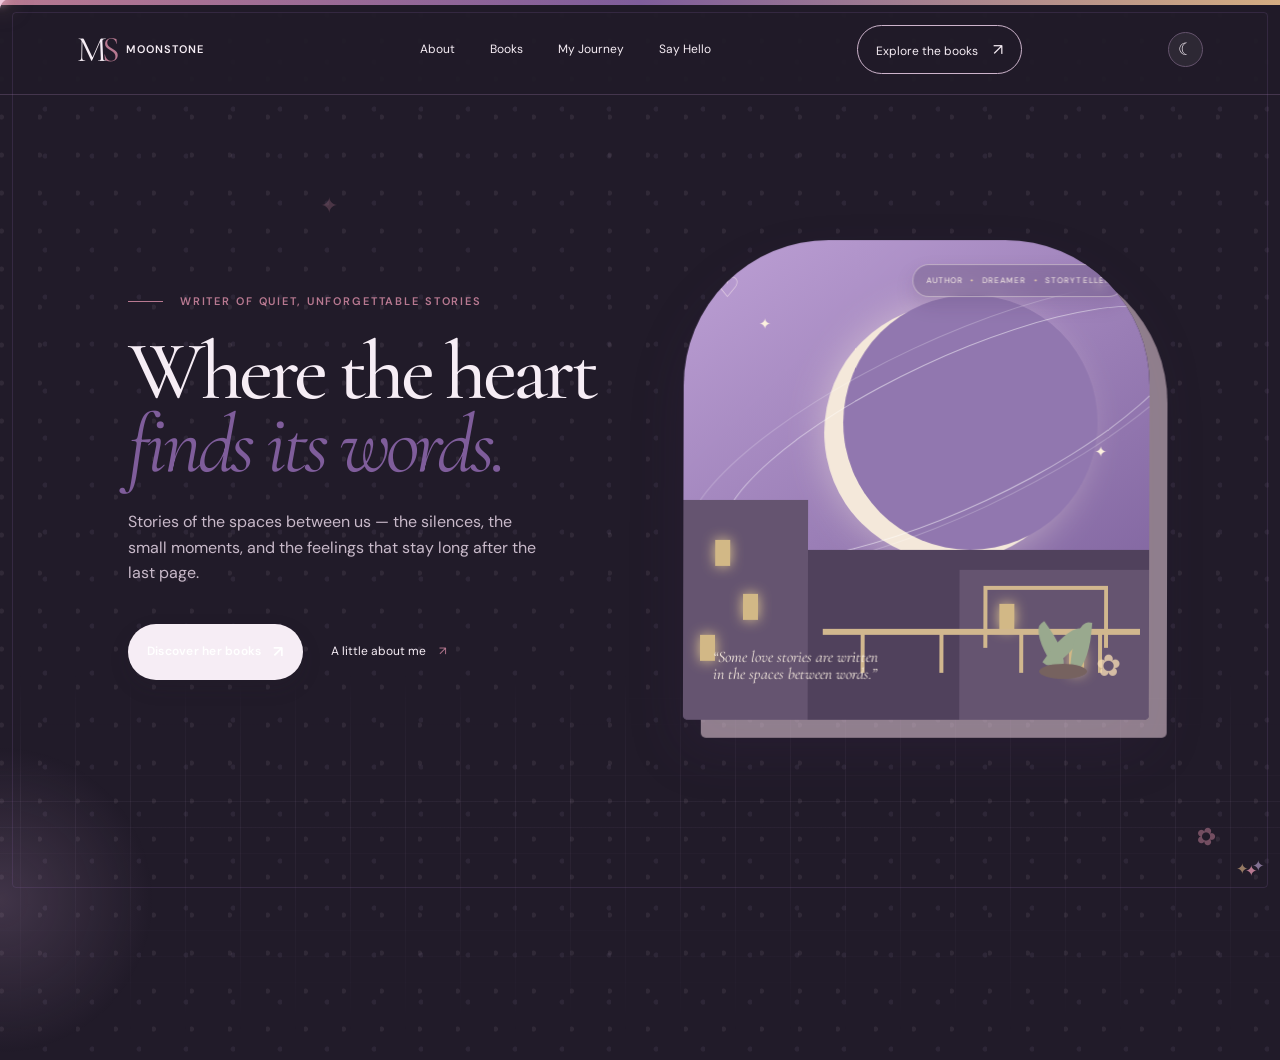
==== index.html @ 5fb84094 "Update author branding to MoonStone" ====
<!doctype html>
<html lang="en">
  <head>
    <meta charset="UTF-8" />
    <meta name="viewport" content="width=device-width, initial-scale=1.0" />
    <meta name="description" content="The official author website of MoonStone." />
    <title>MoonStone — Author & Storyteller</title>
    <link rel="preconnect" href="https://fonts.googleapis.com" />
    <link rel="preconnect" href="https://fonts.gstatic.com" crossorigin />
    <link href="https://fonts.googleapis.com/css2?family=Cormorant+Garamond:wght@400;500;600;700&family=DM+Sans:wght@400;500;600;700&display=swap" rel="stylesheet" />
    <link rel="stylesheet" href="styles.css" />
  </head>
  <body class="home-only">
    <div class="reading-progress" aria-hidden="true"><span></span></div>
    <div class="topline"></div>
    <header class="site-header">
      <a class="brand" href="#top" aria-label="MoonStone home">
        <span class="brand-mark">M<span>S</span></span>
        <span class="brand-name">MoonStone</span>
      </a>
      <nav class="nav" id="site-nav" aria-label="Primary navigation">
        <a href="about.html">About</a>
        <a href="books.html">Books</a>
        <a href="journey.html">My Journey</a>
        <a href="contact.html">Say Hello</a>
      </nav>
      <a class="nav-cta" href="books.html">Explore the books <span>↗</span></a>
      <button class="theme-button" type="button" aria-label="Switch to night mode" aria-pressed="false">☾</button>
      <button class="menu-button" aria-label="Open menu" aria-expanded="false">☰</button>
    </header>

    <main id="top">
      <section class="hero section-pad">
        <div class="hero-copy reveal">
          <p class="eyebrow"><span class="eyebrow-line"></span> Writer of quiet, unforgettable stories</p>
          <h1>Where the heart<br /><i>finds its words.</i></h1>
          <p class="hero-intro">Stories of the spaces between us — the silences, the small moments, and the feelings that stay long after the last page.</p>
          <div class="hero-actions">
            <a class="button button-dark" href="books.html">Discover her books <span>↗</span></a>
            <a class="text-link" href="about.html">A little about me <span>↗</span></a>
          </div>
        </div>
        <div class="hero-art reveal" aria-label="Abstract moonlit balcony illustration">
          <div class="hero-badge">author <span>•</span> dreamer <span>•</span> storyteller</div>
          <div class="star star-a"></div><div class="star star-b"></div><div class="star star-c"></div><div class="star star-d"></div>
          <div class="moon"></div>
          <div class="hero-orbit orbit-one"></div><div class="hero-orbit orbit-two"></div>
          <div class="balcony-scene">
            <div class="building building-left"><span class="window w-1"></span><span class="window w-2"></span><span class="window w-3"></span></div>
            <div class="building building-right"><span class="window w-4"></span><span class="window w-5"></span></div>
            <div class="balcony-rail"><span></span><span></span><span></span><span></span><b></b></div>
            <div class="balcony-plant"><i></i><i></i><i></i><em></em></div>
          </div>
          <p class="art-caption">“Some love stories are written<br />in the spaces between words.”</p>
        </div>
      </section>

      <div class="marquee" aria-hidden="true"><span>Stories that linger</span><b>✦</b><span>Words that heal</span><b>✦</b><span>Moments that matter</span><b>✦</b><span>Stories that linger</span></div>

      <section class="signature-strip section-pad" aria-label="A few words about Shravani">
        <div class="signature-stat"><strong>02</strong><span>Stories in print</span></div>
        <div class="signature-quote"><span class="quote-mark-small">“</span><p data-quote>Some stories arrive softly — then stay forever.</p><span class="quote-author">— from Shravani's desk</span></div>
        <div class="signature-stat"><strong>∞</strong><span>Feelings to explore</span></div>
      </section>

      <section class="about section-pad" id="about">
        <div class="section-label">01 — About the author <span class="section-flourish">✿</span></div>
        <div class="about-layout">
          <div class="portrait-wrap reveal"><div class="portrait"><div class="portrait-letter">S</div><div class="portrait-doodle">writer<br />& dreamer</div></div><span class="portrait-note">A life in letters</span></div>
          <div class="about-copy reveal">
            <p class="kicker">Hello, I'm Shravani</p>
            <h2>I write for the feelings<br /><i>we don't always say.</i></h2>
            <p>Hello! I'm Shravani Veldurthi, a passionate writer who believes that stories can express the emotions words often fail to explain. I enjoy creating novels that explore themes of family, friendship, love, loss, healing, and the emotions that shape our lives.</p>
            <p>Through my writing, I hope to create characters that feel real and stories that stay with readers long after they finish the final page. Every book I write is a journey into human emotions, encouraging readers to reflect, connect, and find meaning in the experiences of others.</p>
            <a class="text-link underlined" href="#journey">Read my writing journey <span>→</span></a>
          </div>
        </div>
      </section>

      <section class="book section-pad" id="books">
        <div class="section-label light-label">02 — Her books <span class="section-flourish">✦</span></div>
        <div class="book-layout">
          <div class="book-visual reveal"><div class="book-shadow"></div><a class="book-cover image-cover" href="https://share.google/4An8QoTnq5CBZUC8i" target="_blank" rel="noreferrer" aria-label="Read Love Under the Balcony Eclipse on Pothi.com"><img src="love-under-balcony-cover.png" alt="Love Under the Balcony Eclipse book cover" /></a></div>
          <div class="book-copy reveal"><p class="kicker lavender-kicker">A quiet love story · Set in 1996</p><h2>Love Under the<br /><i>Balcony Eclipse</i></h2><p class="book-description">When two strangers living across from each other begin noticing the same silent balcony every day, an unexpected connection slowly takes shape.</p><p class="book-description">Without grand gestures or rushed moments, their lives begin to change in ways neither of them ever imagined.</p><p class="book-description">A story about silence, longing, hope, and the extraordinary beauty hidden within ordinary moments, <em>Love Under the Balcony Eclipse</em> reminds us that some of the deepest love stories are written not in words—but in the spaces between them.</p><div class="book-meta"><div><span>Genre</span><strong>Romance · Literary Fiction<br />Emotional Drama</strong></div><div><span>Price</span><strong>₹319</strong></div><div><span>Release</span><strong>Available now</strong></div></div><a class="button button-light" href="https://share.google/4An8QoTnq5CBZUC8i" target="_blank" rel="noreferrer">Read / buy on Pothi <span>↗</span></a></div>
        </div>
        <div class="published-book reveal">
        <div class="published-cover" role="img" aria-label="Love Laments book cover"><span class="paint-stroke stroke-one"></span><span class="paint-stroke stroke-two"></span><span class="paint-stroke stroke-three"></span><span class="published-title">LOVE LAMENTS</span><span class="published-subtitle">A Heart Journey in 21 Days</span><span class="published-author">MoonStone</span></div>
          <div class="published-copy"><p class="kicker lavender-kicker">Published poetry collection · Available now</p><h3>Love <i>Laments</i></h3><p>“Love Lament” is a heartfelt journey through 21 days of love, longing, and heartbreak. Each poem captures a quiet moment, soft butterflies, unspoken hopes, and the slow ache of letting go.</p><p>Written with raw emotion and simple honesty, this collection reflects the beauty and pain of young love — a short, soulful diary of love turning into lessons.</p><a class="button button-light" href="https://ebooks.bookleafpub.com/product-page/love-s-lament" target="_blank" rel="noreferrer">Read / buy the ebook <span>↗</span></a></div>
        </div>
      </section>

      <section class="journey section-pad" id="journey">
        <div class="section-label">03 — The writing journey <span class="section-flourish">♡</span></div>
        <div class="journey-grid"><div class="journey-heading reveal"><h2>Every story begins<br />with a <i>feeling.</i></h2><div class="scribble">with love, always <span>♥</span></div></div><div class="journey-copy reveal"><p>This website is my personal space where I share my books, writing journey, and upcoming projects. Here, I hope you find a little room to slow down, feel deeply, and see yourself in a story.</p><p>Thank you for visiting — and for being a part of my journey as an author.</p><div class="signature">MoonStone <span>♡</span></div></div></div>
        <div class="journey-cards"><div class="journey-card"><span>01</span><h3>Observe</h3><p>Finding stories in the everyday details we often overlook.</p></div><div class="journey-card featured-card"><span>02</span><h3>Feel</h3><p>Letting emotion lead the way, one honest sentence at a time.</p></div><div class="journey-card"><span>03</span><h3>Share</h3><p>Creating a place where readers feel seen, held, and understood.</p></div></div>
      </section>

      <section class="contact section-pad" id="contact"><div class="contact-inner reveal"><p class="eyebrow light-eyebrow"><span class="eyebrow-line"></span> Stay a little longer</p><h2>Let's keep in touch.</h2><p>For book updates, new writing, and little notes from my desk.</p><a class="button button-white" href="mailto:hello@shravaniwrites.com">Say hello <span>↗</span></a></div><div class="contact-orbit"></div></section>
    </main>
    <footer class="footer"><div class="brand"><span class="brand-mark">M<span>S</span></span><span class="brand-name">MoonStone</span></div><p>Stories from the heart, shared with love.</p><span>© 2024 MoonStone</span></footer>
    <script src="script.js"></script>
  </body>
</html>
---- styles.css ----
:root{--ink:#2e2634;--lavender:#c1a8d7;--lavender-dark:#7f5d9b;--lilac:#f4edf6;--cream:#fffafc;--muted:#756d79;--white:#fff;--blush:#ead0dc;--rose:#b87991;--gold:#d4ad82}*{box-sizing:border-box}html{scroll-behavior:smooth}body{margin:0;background:var(--cream);color:var(--ink);font-family:'DM Sans',sans-serif;font-size:15px;line-height:1.6;background-image:radial-gradient(circle at 4% 8%,rgba(234,208,220,.24) 0 2px,transparent 3px),radial-gradient(circle at 96% 32%,rgba(193,168,215,.18) 0 2px,transparent 3px);background-size:38px 38px,47px 47px}.topline{height:5px;background:linear-gradient(90deg,var(--rose),var(--lavender-dark),var(--gold))}.site-header{height:90px;display:flex;align-items:center;justify-content:space-between;padding:0 6vw;border-bottom:1px solid #eadfe9;background:rgba(255,250,252,.92);position:sticky;top:0;z-index:5;backdrop-filter:blur(12px)}.brand{display:flex;align-items:center;gap:11px;color:var(--ink);text-decoration:none}.brand-mark{font-family:'Cormorant Garamond',serif;font-size:36px;line-height:1;letter-spacing:-5px}.brand-mark span{color:var(--rose)}.brand-name{font-size:11px;line-height:1.1;letter-spacing:.09em;text-transform:uppercase;font-weight:600}.brand-name em{font-family:'Cormorant Garamond',serif;font-size:16px;text-transform:none;letter-spacing:.03em;font-weight:600}.nav{display:flex;gap:35px;margin-left:70px}.nav a,.nav-cta{font-size:12px;color:var(--ink);text-decoration:none}.nav a{position:relative}.nav a:after{content:'';position:absolute;bottom:-7px;left:0;width:0;height:1px;background:var(--rose);transition:.3s}.nav a:hover:after{width:100%}.nav-cta{border:1px solid #cdb4cc;border-radius:30px;padding:11px 18px}.nav-cta span,.button span{font-size:16px;margin-left:12px}.menu-button{display:none;border:0;background:transparent;font-size:22px}.section-pad{padding:110px 10vw}.hero{min-height:650px;display:grid;grid-template-columns:1fr 1fr;gap:7vw;align-items:center;padding-top:86px;position:relative}.hero:after{content:'✿';position:absolute;right:5vw;bottom:45px;color:var(--rose);font-size:24px;opacity:.55;transform:rotate(18deg)}.eyebrow,.kicker{font-size:11px;letter-spacing:.17em;text-transform:uppercase;color:var(--rose);font-weight:600}.eyebrow-line{display:inline-block;width:35px;height:1px;background:currentColor;vertical-align:middle;margin-right:12px}.hero h1{font-family:'Cormorant Garamond',serif;font-size:clamp(62px,6.5vw,100px);font-weight:500;line-height:.87;letter-spacing:-.05em;margin:26px 0 28px}.hero h1 i,.about h2 i,.book h2 i,.journey h2 i{font-weight:400;color:var(--lavender-dark)}.hero-intro{max-width:410px;color:var(--muted);font-size:16px}.hero-actions{display:flex;align-items:center;gap:28px;margin-top:38px}.button{display:inline-flex;align-items:center;padding:15px 19px;text-decoration:none;font-size:12px;font-weight:600;letter-spacing:.02em;transition:transform .25s,background .25s;border-radius:3px}.button:hover{transform:translateY(-3px)}.button-dark{background:var(--ink);color:#fff;border-radius:30px;box-shadow:0 8px 20px rgba(46,38,52,.14)}.button-light{background:var(--blush);color:#2d2537;margin-top:35px;border-radius:30px}.button-white{background:#fff;color:var(--ink);margin-top:28px;border-radius:30px}.text-link{font-size:12px;text-decoration:none;color:var(--ink)}.text-link span{color:var(--rose);margin-left:10px}.underlined{display:inline-block;border-bottom:1px solid #c6a3b3;padding-bottom:4px;margin-top:14px}.hero-art{height:480px;background:#b6a0cf;position:relative;overflow:hidden;border-radius:145px 145px 5px 5px;box-shadow:18px 18px 0 rgba(234,208,220,.55);background:radial-gradient(circle at 70% 30%,#efd8e9 0 4%,transparent 5%),linear-gradient(145deg,#bda0d5,#765b96)}.hero-art:before{content:'♡';position:absolute;top:26px;left:31px;color:#f8e7ec;font-size:28px;opacity:.7}.hero-art:after{content:'✿';position:absolute;right:28px;bottom:30px;color:#f2d8b1;font-size:30px;opacity:.8}.moon{position:absolute;width:255px;height:255px;border-radius:50%;background:#f4e8da;right:15%;top:65px;box-shadow:0 0 0 1px #f5e9dc,0 0 40px rgba(255,245,228,.45)}.moon:after{content:'';position:absolute;width:255px;height:255px;border-radius:50%;background:#9177af;right:-18px;top:-10px}.hero-orbit{position:absolute;border:1px solid rgba(255,255,255,.5);border-radius:50%;transform:rotate(-25deg)}.orbit-one{width:510px;height:150px;right:-60px;top:118px}.orbit-two{width:580px;height:175px;right:-90px;top:100px;opacity:.5}.star{position:absolute;color:#fdf1df;font-size:15px}.star:after{content:'✦'}.star-a{top:72px;left:16%}.star-b{top:200px;right:9%}.star-c{top:38px;right:10%;font-size:10px}.star-d{top:307px;left:9%;font-size:9px}.balcony-scene{position:absolute;bottom:0;left:0;width:100%;height:170px;background:#50415c}.building{position:absolute;bottom:0;background:#655470;width:140px;height:220px}.building-left{left:-15px}.building-right{right:-10px;width:200px;height:150px}.window{position:absolute;width:15px;height:26px;background:#d2b886;box-shadow:0 0 13px #e1c890}.w-1{top:40px;left:47px}.w-2{top:94px;left:75px}.w-3{top:135px;left:32px}.w-4{top:34px;left:40px}.w-5{top:78px;left:110px}.balcony-rail{position:absolute;bottom:48px;left:30%;width:68%;height:43px;border-top:6px solid #d1b78e;display:flex;justify-content:space-around}.balcony-rail span{height:38px;width:4px;background:#d1b78e}.balcony-rail b{position:absolute;width:125px;height:62px;border:4px solid #d1b78e;border-bottom:0;right:10%;top:-49px}.balcony-plant{position:absolute;bottom:48px;right:24%;color:#aea58a}.balcony-plant i{position:absolute;background:#99a98e;width:18px;height:50px;border-radius:80% 0 80% 0;bottom:0;transform:rotate(-35deg);left:5px}.balcony-plant i:nth-child(2){transform:rotate(35deg);left:18px}.balcony-plant i:nth-child(3){transform:rotate(5deg);left:35px}.balcony-plant em{position:absolute;width:48px;height:15px;border-radius:50%;background:#76625f;bottom:-7px;left:2px}.art-caption{position:absolute;left:30px;bottom:20px;color:#f9eee2;font-family:'Cormorant Garamond',serif;font-style:italic;font-size:16px;line-height:1.1}.marquee{background:linear-gradient(90deg,#7f5d9b,#a87598,#7f5d9b);color:#fff6fb;padding:15px 0;overflow:hidden;white-space:nowrap;display:flex;justify-content:space-around;letter-spacing:.12em;text-transform:uppercase;font-size:10px}.marquee b{color:#f2d8b1}.section-label{font-size:10px;color:#8f8592;letter-spacing:.15em;text-transform:uppercase;border-top:1px solid #ded7df;padding-top:16px}.section-flourish{float:right;font-size:17px;color:var(--rose);letter-spacing:0}.about-layout{display:grid;grid-template-columns:1fr 1.25fr;gap:11vw;align-items:center;margin-top:80px}.portrait-wrap{position:relative;width:300px;justify-self:center}.portrait{height:385px;background:linear-gradient(145deg,#efdde4,#b9a3c6);position:relative;overflow:hidden;border-radius:150px 150px 8px 8px;box-shadow:13px 13px 0 #f0dfeb}.portrait:before{content:'';position:absolute;width:220px;height:300px;background:#9a819d;border-radius:48% 48% 0 0;bottom:-70px;left:40px;transform:rotate(-7deg)}.portrait:after{content:'';position:absolute;width:155px;height:190px;background:#c7aeb4;border-radius:48% 48% 45% 45%;bottom:90px;left:75px}.portrait-letter{font-family:'Cormorant Garamond';font-size:200px;position:absolute;z-index:1;color:rgba(255,255,255,.42);top:-40px;left:17px}.portrait-doodle{position:absolute;z-index:2;left:19px;bottom:18px;color:#f6edf5;font-family:'Cormorant Garamond';font-size:19px;line-height:.9;transform:rotate(-5deg)}.portrait-note{position:absolute;right:-35px;bottom:30px;font-family:'Cormorant Garamond';font-style:italic;color:var(--rose);font-size:19px;transform:rotate(-8deg)}.about h2,.book h2,.journey h2{font-family:'Cormorant Garamond',serif;font-size:clamp(44px,5vw,70px);line-height:.92;font-weight:500;letter-spacing:-.04em;margin:20px 0 30px}.about-copy>p:not(.kicker){color:var(--muted);max-width:560px}.book{background:#44344f;color:#f9f2ed;position:relative;overflow:hidden}.book:after{content:'✿';position:absolute;right:9vw;top:80px;color:#d4ad82;font-size:44px;opacity:.25}.light-label{color:#b6a9bb;border-color:#756a7d}.book-layout{display:grid;grid-template-columns:1fr 1fr;gap:10vw;align-items:center;margin-top:70px}.book-visual{display:flex;justify-content:center}.book-cover{width:270px;height:400px;background:linear-gradient(145deg,#966da9,#4d3b61);position:relative;padding:25px 22px;color:#f8eadb;box-shadow:-13px 12px 0 #c99ab1, -28px 26px 35px rgba(0,0,0,.25);overflow:hidden;transform:rotate(-2deg);transition:transform .4s}.book-cover:hover{transform:rotate(1deg) translateY(-7px)}.book-cover:before{content:'';position:absolute;inset:13px;border:1px solid rgba(248,234,219,.5)}.cover-stars,.cover-kicker,.cover-author{position:relative;text-align:center;letter-spacing:.13em;font-size:8px}.cover-kicker{margin-top:42px;font-family:'Cormorant Garamond';font-style:italic;font-size:15px;letter-spacing:0}.book-cover h3{position:relative;font-family:'Cormorant Garamond';font-weight:500;font-size:34px;line-height:.81;text-align:center;margin:12px 0}.book-cover h3 i{font-weight:400}.cover-illustration{height:105px;position:relative;margin-top:12px}.cover-moon{position:absolute;width:108px;height:108px;background:#eadac7;border-radius:50%;left:60px;top:0}.cover-moon:after{content:'';position:absolute;right:-10px;top:-3px;width:108px;height:108px;background:#715686;border-radius:50%}.cover-balcony{position:absolute;width:150px;height:30px;border:3px solid #e4c99e;border-bottom:0;bottom:6px;left:37px}.cover-flower{position:absolute;color:#d2bd86;font-size:25px;bottom:27px}.f-one{left:25px}.f-two{right:26px}.cover-author{position:absolute;bottom:25px;left:0;width:100%}.book-copy h2{color:#fff3e8}.book-description{color:#d0c5d4;max-width:510px}.lavender-kicker{color:#e6b8cd}.book-meta{display:flex;gap:38px;margin-top:34px;border-top:1px solid #71647b;padding-top:21px}.book-meta div{display:flex;flex-direction:column;gap:7px}.book-meta span{font-size:10px;text-transform:uppercase;letter-spacing:.13em;color:#ab9bb2}.book-meta strong{font-size:12px;font-weight:500;color:#f5e9e0}.journey-grid{display:grid;grid-template-columns:1fr 1fr;gap:11vw;margin-top:70px}.journey-copy{max-width:450px;color:var(--muted)}.scribble,.signature{font-family:'Cormorant Garamond';font-style:italic;color:var(--rose);font-size:20px;margin-top:55px}.scribble span,.signature span{font-size:28px;margin-left:8px}.journey-cards{display:grid;grid-template-columns:repeat(3,1fr);gap:15px;margin-top:85px}.journey-card{padding:26px;background:#f5edf6;min-height:180px;border-radius:4px}.journey-card span{font-size:11px;color:#a796b3}.journey-card h3{font-family:'Cormorant Garamond';font-size:32px;font-weight:500;margin:28px 0 4px}.journey-card p{color:var(--muted);font-size:13px;margin:0}.featured-card{background:var(--blush);transform:translateY(-18px)}.featured-card span,.featured-card p{color:#5c4a6b}.contact{background:linear-gradient(135deg,#7f5d9b,#9a729f);color:#f9f0f4;text-align:center;position:relative;overflow:hidden}.contact-inner{position:relative;z-index:1}.light-eyebrow{color:#f4dce8}.contact h2{font-family:'Cormorant Garamond';font-weight:500;font-size:clamp(52px,7vw,90px);line-height:.85;letter-spacing:-.05em;margin:25px 0 20px}.contact p:not(.eyebrow){color:#f0dfe9}.contact-orbit{position:absolute;width:620px;height:620px;border:1px solid rgba(255,255,255,.14);border-radius:50%;left:50%;top:50%;transform:translate(-50%,-50%);box-shadow:0 0 0 30px rgba(255,255,255,.03),0 0 0 70px rgba(255,255,255,.025)}.footer{padding:35px 6vw;display:flex;align-items:center;justify-content:space-between;border-top:1px solid #e9e1e8;color:#8e8691;font-size:11px}.footer .brand{color:var(--ink)}.footer p{font-family:'Cormorant Garamond';font-size:17px;font-style:italic}.reveal{opacity:0;transform:translateY(20px);transition:opacity .8s,transform .8s}.reveal.visible{opacity:1;transform:none}
@media(max-width:800px){.site-header{height:74px;padding:0 6vw}.nav,.nav-cta{display:none}.menu-button{display:block}.nav.open{position:absolute;display:flex;flex-direction:column;gap:18px;top:73px;left:0;right:0;background:var(--cream);padding:24px 6vw;border-bottom:1px solid #ddd}.hero,.about-layout,.book-layout,.journey-grid{grid-template-columns:1fr}.section-pad{padding:75px 8vw}.hero{padding-top:60px;gap:55px}.hero-art{height:390px}.about-layout,.book-layout{gap:55px;margin-top:50px}.portrait-wrap{width:260px}.portrait{height:335px}.book-copy{order:-1}.book{padding-bottom:100px}.journey-cards{grid-template-columns:1fr;margin-top:50px}.featured-card{transform:none}.footer{flex-wrap:wrap;gap:20px}.footer p{order:3;width:100%;text-align:center}.book-meta{gap:18px;flex-wrap:wrap}}

.published-book{display:grid;grid-template-columns:250px 1fr;gap:7vw;align-items:center;margin-top:105px;padding-top:65px;border-top:1px solid #756a7d}.published-cover{height:350px;width:236px;position:relative;overflow:hidden;display:flex;flex-direction:column;align-items:center;justify-content:flex-start;padding:62px 20px 22px;color:#e5b75f;background:linear-gradient(145deg,#20466b 0%,#244b6d 34%,#8e184e 72%,#251e45 100%);box-shadow:15px 16px 0 #bd819e,27px 28px 35px rgba(0,0,0,.24);transform:rotate(2deg)}.published-cover:before{content:'';position:absolute;inset:0;background:linear-gradient(118deg,transparent 0 23%,rgba(194,28,92,.75) 24% 31%,transparent 32% 48%,rgba(18,102,140,.65) 49% 57%,transparent 58% 72%,rgba(188,25,86,.65) 73% 78%,transparent 79%);mix-blend-mode:screen;opacity:.8}.published-cover:after{content:'';position:absolute;inset:0;background:linear-gradient(80deg,transparent 0 36%,rgba(0,0,0,.15) 40% 45%,transparent 50% 100%);opacity:.8}.paint-stroke{position:absolute;width:80px;height:230px;border-radius:50%;filter:blur(18px);opacity:.45}.stroke-one{background:#d61863;left:16px;top:130px;transform:rotate(31deg)}.stroke-two{background:#20729c;right:15px;top:-20px;transform:rotate(22deg)}.stroke-three{background:#a72a69;right:56px;bottom:-70px;transform:rotate(-15deg)}.published-title,.published-subtitle,.published-author{position:relative;z-index:1;text-align:center;font-family:'Cormorant Garamond',serif}.published-title{font-size:28px;line-height:1;letter-spacing:.02em}.published-subtitle{font-size:17px;margin-top:25px}.published-author{font-size:17px;margin-top:auto}.published-copy{max-width:540px}.published-copy h3{font-family:'Cormorant Garamond',serif;font-size:clamp(45px,5vw,68px);font-weight:500;line-height:.9;margin:16px 0 25px;color:#fff3e8}.published-copy h3 i{color:#edbed1;font-weight:400}.published-copy>p:not(.kicker){color:#d0c5d4}.published-copy .button{margin-top:16px}
@media(max-width:800px){.published-book{grid-template-columns:1fr;gap:50px;margin-top:75px}.published-cover{justify-self:center}.published-copy{max-width:none}}

.nav a.active{color:var(--rose)}.nav a.active:after{width:100%}.inner-page{min-height:calc(100vh - 180px)}.page-hero{padding:110px 10vw 85px;max-width:900px}.page-hero h1{font-family:'Cormorant Garamond',serif;font-size:clamp(62px,8vw,110px);font-weight:500;line-height:.84;letter-spacing:-.05em;margin:25px 0}.page-hero h1 i,.shelf-copy h2 i{font-weight:400;color:var(--lavender-dark)}.page-hero>p:last-child{max-width:450px;color:var(--muted);font-size:16px}.shelf-book{padding:75px 10vw;display:grid;grid-template-columns:300px 1fr;gap:9vw;align-items:center}.published-shelf{background:#44344f;color:#f9f2ed}.upcoming-shelf{background:#f5edf6}.shelf-book:nth-child(odd){min-height:550px}.shelf-copy{max-width:570px}.shelf-copy h2{font-family:'Cormorant Garamond',serif;font-size:clamp(52px,6vw,86px);font-weight:500;line-height:.86;letter-spacing:-.05em;margin:20px 0 30px}.shelf-copy p:not(.kicker){color:var(--muted);max-width:530px}.published-shelf .shelf-copy p:not(.kicker){color:#d0c5d4}.upcoming-shelf .book-cover{justify-self:center}.simple-content{padding:40px 10vw 120px;display:grid;grid-template-columns:300px 1fr;gap:9vw;align-items:center}.simple-content>div:last-child{max-width:570px;color:var(--muted)}.small-portrait{width:300px}.simple-content p{margin:0 0 20px}.page-cards{padding:10px 10vw 80px;margin:0}.page-cards .journey-card{min-height:220px}.journey-note{padding-top:60px}.quote-mark{font-family:'Cormorant Garamond';font-size:160px;line-height:.6;color:var(--rose)}.contact-page{padding:80px 10vw}.contact-card{min-height:600px;background:linear-gradient(135deg,#7f5d9b,#af7d9e);color:#fff5f8;position:relative;overflow:hidden;display:flex;flex-direction:column;align-items:center;justify-content:center;text-align:center;border-radius:180px 180px 8px 8px}.contact-card h1{font-family:'Cormorant Garamond';font-size:clamp(65px,9vw,120px);font-weight:500;line-height:.82;letter-spacing:-.05em;margin:24px 0}.contact-card h1 i{font-weight:400;color:#f4cad9}.contact-card>p:not(.eyebrow){color:#f3dce8}.contact-card .button,.contact-card .eyebrow{position:relative;z-index:1}.contact-card .contact-orbit{width:600px;height:600px}.contact-card .light-eyebrow{color:#f4dce8}
@media(max-width:800px){.page-hero{padding:72px 8vw 58px}.shelf-book{grid-template-columns:1fr;padding:65px 8vw;gap:55px}.shelf-book .published-cover,.shelf-book .book-cover{justify-self:center}.simple-content{grid-template-columns:1fr;padding:25px 8vw 80px;gap:55px}.small-portrait{width:260px}.page-cards{padding:15px 8vw 60px}.contact-page{padding:45px 8vw}.contact-card{min-height:520px;border-radius:120px 120px 8px 8px}.contact-card .contact-orbit{width:440px;height:440px}}

/* A soft ornamental frame and a little depth for the interactive experience. */
body:before{content:'';position:fixed;inset:12px;border:1px solid rgba(127,93,155,.22);border-radius:4px;pointer-events:none;z-index:20}body:after{content:'✦';position:fixed;right:22px;bottom:17px;color:var(--rose);font-size:15px;pointer-events:none;z-index:21;text-shadow:-9px -2px 0 rgba(212,173,130,.65),7px -5px 0 rgba(193,168,215,.6)}.hero-art,.book-cover,.published-cover,.journey-card,.contact-card{transform-style:preserve-3d;will-change:transform}.hero-art{transition:transform .18s ease-out,box-shadow .3s}.hero-art:hover{box-shadow:22px 24px 0 rgba(234,208,220,.55),0 25px 40px rgba(80,52,100,.18)}.book-cover,.published-cover{transition:transform .18s ease-out,box-shadow .3s}.book-cover:hover,.published-cover:hover{box-shadow:-13px 12px 0 #c99ab1,-28px 34px 40px rgba(0,0,0,.3)}.journey-card{transition:transform .25s ease,box-shadow .25s ease}.journey-card:hover{transform:translateY(-10px) rotateX(3deg) rotateY(-3deg);box-shadow:12px 18px 25px rgba(100,73,112,.13)}.featured-card:hover{transform:translateY(-25px) rotateX(3deg) rotateY(3deg)}.contact-card{transition:transform .18s ease-out}.contact-card:before{content:'✿';position:absolute;top:25px;right:42px;color:#f4d7e0;font-size:32px;opacity:.65;transform:rotate(18deg)}
@media(max-width:800px){body:before{inset:7px}body:after{right:13px;bottom:8px}.hero-art:hover,.book-cover:hover,.published-cover:hover,.contact-card:hover{transform:none}.journey-card:hover{transform:translateY(-5px)}}
.image-cover{padding:0;background:none;display:block;line-height:0}.image-cover:before{display:none}.image-cover img{width:100%;height:100%;display:block;object-fit:cover}

/* The landing page is intentionally calm; its detail lives behind the navigation. */
.home-only main>.marquee,.home-only main>section:not(.hero){display:none}.home-only .hero{min-height:calc(100vh - 95px);padding-bottom:120px}.home-only .footer{display:none}

.cloud-field{position:fixed;inset:0;z-index:0;overflow:hidden;pointer-events:none;perspective:900px;transform:translate3d(var(--cloud-x,0),var(--cloud-y,0),0);transition:transform 1.6s ease-out}.site-header,main,.footer{position:relative;z-index:1}.cloud{position:absolute;display:block;width:190px;height:46px;border-radius:50px;background:linear-gradient(180deg,rgba(255,255,255,.74),rgba(236,218,241,.42));filter:blur(1.2px);opacity:.52;box-shadow:0 10px 23px rgba(139,98,157,.1),inset 0 5px 10px rgba(255,255,255,.45);animation:cloud-float 23s ease-in-out infinite alternate}.cloud:before,.cloud:after{content:'';position:absolute;border-radius:50%;background:inherit}.cloud:before{width:85px;height:85px;left:26px;bottom:7px}.cloud:after{width:114px;height:114px;right:21px;bottom:0}.cloud-one{left:-210px;top:19%;transform:scale(.8);animation-duration:31s}.cloud-two{right:-240px;top:48%;transform:scale(.62);opacity:.35;animation-duration:27s;animation-delay:-7s}.cloud-three{left:-250px;bottom:12%;transform:scale(.46);opacity:.27;animation-duration:37s;animation-delay:-15s}.cloud-sparkle{position:absolute;color:var(--rose);font-family:'Cormorant Garamond',serif;font-size:22px;opacity:.28;animation:sparkle-drift 8s ease-in-out infinite}.sparkle-one{top:21%;left:25%;animation-delay:-2s}.sparkle-two{top:64%;right:20%;animation-delay:-5s;color:var(--lavender-dark)}.sparkle-three{top:40%;left:70%;animation-delay:-7s;color:var(--gold)}@keyframes cloud-float{from{margin-left:-2vw;transform:translate3d(0,0,-40px) scale(.8)}to{margin-left:115vw;transform:translate3d(0,-25px,40px) scale(.92)}}@keyframes sparkle-drift{0%,100%{transform:translate3d(0,0,0) rotate(0deg);opacity:.16}50%{transform:translate3d(15px,-19px,25px) rotate(12deg);opacity:.42}}
@media(max-width:800px){.cloud-field{opacity:.72}.cloud{filter:blur(2px)}.cloud-sparkle{display:none}}

/* Signature interactions and a more editorial home-page rhythm. */
.reading-progress{position:fixed;top:0;left:0;width:100%;height:4px;background:transparent;z-index:30}.reading-progress span{display:block;width:0;height:100%;background:linear-gradient(90deg,var(--rose),var(--gold));box-shadow:0 0 12px rgba(184,121,145,.45);transition:width .12s linear}.theme-button{border:1px solid #d8c5d7;background:rgba(255,255,255,.38);color:var(--ink);border-radius:50%;width:35px;height:35px;cursor:pointer;font-size:17px;line-height:1;transition:transform .25s,background .25s}.theme-button:hover{transform:rotate(18deg) scale(1.08);background:var(--blush)}.signature-strip{display:grid;grid-template-columns:1fr 2.1fr 1fr;align-items:center;gap:4vw;padding-top:55px;padding-bottom:55px;background:rgba(255,255,255,.34);border-bottom:1px solid #eadfe9}.signature-stat{display:flex;flex-direction:column;gap:4px}.signature-stat:last-child{text-align:right}.signature-stat strong{font-family:'Cormorant Garamond',serif;font-size:48px;font-weight:500;line-height:1;color:var(--lavender-dark)}.signature-stat span{font-size:10px;letter-spacing:.14em;text-transform:uppercase;color:var(--muted)}.signature-quote{text-align:center;position:relative;padding:0 30px}.signature-quote p{font-family:'Cormorant Garamond',serif;font-size:clamp(24px,3vw,36px);font-style:italic;line-height:1.05;margin:0;color:var(--ink)}.quote-mark-small{position:absolute;left:0;top:-14px;color:var(--rose);font-family:'Cormorant Garamond',serif;font-size:56px;line-height:1}.quote-author{display:block;margin-top:12px;color:var(--rose);font-size:10px;letter-spacing:.12em;text-transform:uppercase}.night-mode{--ink:#f6edf5;--cream:#211b29;--muted:#c8b9c9;--lilac:#30273a;--blush:#5d4056;background-color:#211b29;background-image:radial-gradient(circle at 4% 8%,rgba(234,208,220,.08) 0 2px,transparent 3px),radial-gradient(circle at 96% 32%,rgba(193,168,215,.08) 0 2px,transparent 3px)}.night-mode .site-header{background:rgba(33,27,41,.9);border-color:#44364d}.night-mode .nav a,.night-mode .brand,.night-mode .text-link,.night-mode .theme-button{color:var(--ink)}.night-mode .theme-button{border-color:#65536d;background:rgba(255,255,255,.06)}.night-mode .signature-strip{background:rgba(255,255,255,.025);border-color:#44364d}.night-mode .journey-card{background:#30273a}.night-mode .featured-card{background:#5d4056}.night-mode .footer{border-color:#44364d}.night-mode body:before{border-color:rgba(220,183,224,.16)}
@media(max-width:800px){.theme-button{margin-left:auto;margin-right:12px}.signature-strip{grid-template-columns:1fr 1fr;gap:25px;padding-top:42px;padding-bottom:42px}.signature-quote{grid-column:1/-1;grid-row:1}.signature-stat:last-child{text-align:right}.signature-stat strong{font-size:38px}}

/* Keep the Love Under the Balcony Eclipse presentation clean and focused. */
.book-layout .book-meta,.upcoming-shelf .book-meta{display:none}
.instagram-link{position:relative;z-index:3;display:inline-flex;align-items:center;gap:8px;margin-top:20px;padding:12px 18px;border:1px solid rgba(255,238,246,.7);border-radius:999px;background:rgba(35,20,47,.32);box-shadow:0 8px 22px rgba(35,20,47,.2),inset 0 0 0 1px rgba(255,255,255,.08);color:#fff7fb;text-decoration:none;font-size:12px;font-weight:700;letter-spacing:.08em;text-shadow:0 1px 8px rgba(35,20,47,.65);transition:color .25s,background .25s,transform .25s,box-shadow .25s}.instagram-link:hover{color:#fff;background:rgba(35,20,47,.55);transform:translateY(-3px);box-shadow:0 12px 28px rgba(35,20,47,.3),0 0 18px rgba(244,202,217,.22)}

/* Immersive welcome scene: depth stays soft and editorial, never distracting. */
.home-only{perspective:1400px}.home-only .hero{isolation:isolate;transform-style:preserve-3d}.home-only .hero:before{content:'';position:absolute;inset:4% -7% 0;background:linear-gradient(rgba(193,168,215,.08) 1px,transparent 1px),linear-gradient(90deg,rgba(193,168,215,.08) 1px,transparent 1px);background-size:55px 55px;mask-image:linear-gradient(to bottom,transparent,black 35%,transparent);transform:rotateX(62deg) translateZ(-100px) translateY(100px);transform-origin:center bottom;pointer-events:none;z-index:-1}.home-only .hero-copy{transform:translateZ(35px);transition:transform .35s ease-out}.home-only .hero-art{transform:rotateY(-4deg) rotateX(2deg) translateZ(30px);box-shadow:18px 18px 0 rgba(234,208,220,.55),0 28px 55px rgba(65,40,83,.2)}.home-only .hero-art:before{z-index:2}.hero-badge{position:absolute;z-index:4;right:25px;top:24px;padding:9px 13px;border:1px solid rgba(255,247,238,.42);border-radius:999px;color:#fff6eb;background:rgba(49,33,66,.22);font-size:8px;letter-spacing:.14em;text-transform:uppercase;backdrop-filter:blur(5px);box-shadow:0 8px 20px rgba(48,31,67,.14)}.hero-badge span{color:#f2d8b1;padding:0 4px}.home-only .hero-actions .button,.home-only .hero-actions .text-link{will-change:transform}.cursor-glow{position:fixed;z-index:0;width:320px;height:320px;border-radius:50%;pointer-events:none;background:radial-gradient(circle,rgba(211,170,216,.18),rgba(211,170,216,0) 68%);transform:translate(-50%,-50%);mix-blend-mode:screen;opacity:0;transition:opacity .4s}.home-only .cursor-glow{opacity:1}.night-mode .home-only .hero:before{background:linear-gradient(rgba(193,168,215,.11) 1px,transparent 1px),linear-gradient(90deg,rgba(193,168,215,.11) 1px,transparent 1px)}
@media(max-width:800px){.home-only .hero:before{display:none}.home-only .hero-art{transform:none}.hero-badge{right:16px;top:16px;font-size:7px}.home-only .hero-copy{transform:none}.cursor-glow{display:none}}
.home-only .star-cursor{display:block}.star-cursor{display:none;position:fixed;z-index:50;left:0;top:0;width:28px;height:28px;pointer-events:none;color:#f2c9dd;font-size:25px;line-height:28px;text-align:center;transform:translate(-50%,-50%);filter:drop-shadow(0 0 5px rgba(242,201,221,.8)) drop-shadow(0 0 12px rgba(212,173,130,.55));transition:transform .12s ease-out,color .25s}.star-cursor.is-hovering{color:#f2d8a7;transform:translate(-50%,-50%) scale(1.35) rotate(18deg)}.cursor-spark{position:fixed;z-index:49;pointer-events:none;color:#d7b1da;font-size:11px;animation:cursor-sparkle .7s ease-out forwards}@keyframes cursor-sparkle{0%{opacity:.9;transform:translate(-50%,-50%) scale(.5) rotate(0)}100%{opacity:0;transform:translate(-50%,-80%) scale(1.2) rotate(80deg)}}
.home-only,.home-only a,.home-only button{cursor:none}
@media(max-width:800px){.home-only,.home-only a,.home-only button{cursor:auto}}
.star-cursor{display:block}body,body a,body button{cursor:none}
@media(max-width:800px){body,body a,body button{cursor:auto}.star-cursor{display:none}}
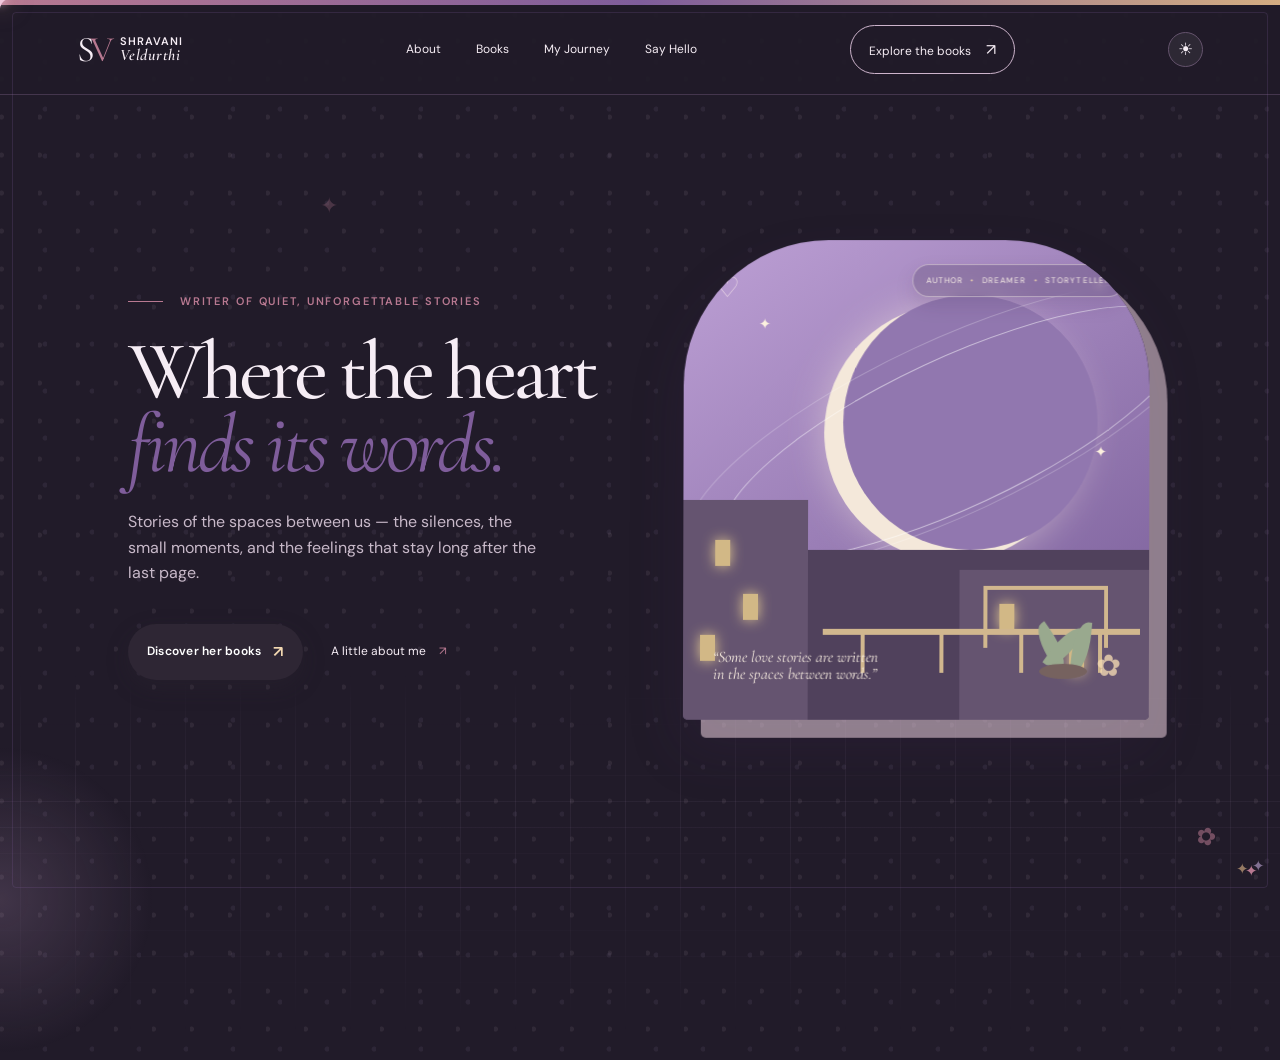
==== commit e67f9b31: "Update MoonStone website" ====
--- a/index.html
+++ b/index.html
@@ -3,8 +3,8 @@
   <head>
     <meta charset="UTF-8" />
     <meta name="viewport" content="width=device-width, initial-scale=1.0" />
-    <meta name="description" content="The official author website of MoonStone." />
-    <title>MoonStone — Author & Storyteller</title>
+    <meta name="description" content="The official author website of Shravani Veldurthi." />
+    <title>Shravani Veldurthi — Author & Storyteller</title>
     <link rel="preconnect" href="https://fonts.googleapis.com" />
     <link rel="preconnect" href="https://fonts.gstatic.com" crossorigin />
     <link href="https://fonts.googleapis.com/css2?family=Cormorant+Garamond:wght@400;500;600;700&family=DM+Sans:wght@400;500;600;700&display=swap" rel="stylesheet" />
@@ -14,9 +14,9 @@
     <div class="reading-progress" aria-hidden="true"><span></span></div>
     <div class="topline"></div>
     <header class="site-header">
-      <a class="brand" href="#top" aria-label="MoonStone home">
-        <span class="brand-mark">M<span>S</span></span>
-        <span class="brand-name">MoonStone</span>
+      <a class="brand" href="#top" aria-label="Shravani Veldurthi home">
+        <span class="brand-mark">S<span>V</span></span>
+        <span class="brand-name">Shravani<br /><em>Veldurthi</em></span>
       </a>
       <nav class="nav" id="site-nav" aria-label="Primary navigation">
         <a href="about.html">About</a>
@@ -57,9 +57,9 @@
 
       <div class="marquee" aria-hidden="true"><span>Stories that linger</span><b>✦</b><span>Words that heal</span><b>✦</b><span>Moments that matter</span><b>✦</b><span>Stories that linger</span></div>
 
-      <section class="signature-strip section-pad" aria-label="A few words about Shravani">
+      <section class="signature-strip section-pad" aria-label="A few words about Shravani Veldurthi">
         <div class="signature-stat"><strong>02</strong><span>Stories in print</span></div>
-        <div class="signature-quote"><span class="quote-mark-small">“</span><p data-quote>Some stories arrive softly — then stay forever.</p><span class="quote-author">— from Shravani's desk</span></div>
+        <div class="signature-quote"><span class="quote-mark-small">“</span><p data-quote>Some stories arrive softly — then stay forever.</p><span class="quote-author">— from Shravani Veldurthi's desk</span></div>
         <div class="signature-stat"><strong>∞</strong><span>Feelings to explore</span></div>
       </section>
 
@@ -68,7 +68,7 @@
         <div class="about-layout">
           <div class="portrait-wrap reveal"><div class="portrait"><div class="portrait-letter">S</div><div class="portrait-doodle">writer<br />& dreamer</div></div><span class="portrait-note">A life in letters</span></div>
           <div class="about-copy reveal">
-            <p class="kicker">Hello, I'm Shravani</p>
+            <p class="kicker">Hello, I'm Shravani Veldurthi</p>
             <h2>I write for the feelings<br /><i>we don't always say.</i></h2>
             <p>Hello! I'm Shravani Veldurthi, a passionate writer who believes that stories can express the emotions words often fail to explain. I enjoy creating novels that explore themes of family, friendship, love, loss, healing, and the emotions that shape our lives.</p>
             <p>Through my writing, I hope to create characters that feel real and stories that stay with readers long after they finish the final page. Every book I write is a journey into human emotions, encouraging readers to reflect, connect, and find meaning in the experiences of others.</p>
@@ -84,20 +84,24 @@
           <div class="book-copy reveal"><p class="kicker lavender-kicker">A quiet love story · Set in 1996</p><h2>Love Under the<br /><i>Balcony Eclipse</i></h2><p class="book-description">When two strangers living across from each other begin noticing the same silent balcony every day, an unexpected connection slowly takes shape.</p><p class="book-description">Without grand gestures or rushed moments, their lives begin to change in ways neither of them ever imagined.</p><p class="book-description">A story about silence, longing, hope, and the extraordinary beauty hidden within ordinary moments, <em>Love Under the Balcony Eclipse</em> reminds us that some of the deepest love stories are written not in words—but in the spaces between them.</p><div class="book-meta"><div><span>Genre</span><strong>Romance · Literary Fiction<br />Emotional Drama</strong></div><div><span>Price</span><strong>₹319</strong></div><div><span>Release</span><strong>Available now</strong></div></div><a class="button button-light" href="https://share.google/4An8QoTnq5CBZUC8i" target="_blank" rel="noreferrer">Read / buy on Pothi <span>↗</span></a></div>
         </div>
         <div class="published-book reveal">
-        <div class="published-cover" role="img" aria-label="Love Laments book cover"><span class="paint-stroke stroke-one"></span><span class="paint-stroke stroke-two"></span><span class="paint-stroke stroke-three"></span><span class="published-title">LOVE LAMENTS</span><span class="published-subtitle">A Heart Journey in 21 Days</span><span class="published-author">MoonStone</span></div>
+        <a class="published-cover image-cover" href="https://ebooks.bookleafpub.com/product-page/love-s-lament" target="_blank" rel="noreferrer" aria-label="Read Love Laments on BookLeaf"><img src="LOVE LAMENTS FrontPage.png" alt="Love Laments book cover" /></a>
           <div class="published-copy"><p class="kicker lavender-kicker">Published poetry collection · Available now</p><h3>Love <i>Laments</i></h3><p>“Love Lament” is a heartfelt journey through 21 days of love, longing, and heartbreak. Each poem captures a quiet moment, soft butterflies, unspoken hopes, and the slow ache of letting go.</p><p>Written with raw emotion and simple honesty, this collection reflects the beauty and pain of young love — a short, soulful diary of love turning into lessons.</p><a class="button button-light" href="https://ebooks.bookleafpub.com/product-page/love-s-lament" target="_blank" rel="noreferrer">Read / buy the ebook <span>↗</span></a></div>
+        </div>
+        <div class="published-book reveal new-book-feature">
+          <a class="published-cover image-cover" href="https://store.pothi.com/book/shravani-veldurthi-the-storm-was-never-sea/" target="_blank" rel="noreferrer" aria-label="Read The Storm Was Never the Sea on Pothi.com"><img src="FrontCover.png" alt="The Storm Was Never the Sea book cover" /></a>
+          <div class="published-copy"><p class="kicker lavender-kicker">New release · Available now</p><h3>The Storm Was Never <i>the Sea</i></h3><p>Some stories are not written in words, but in the silence between them.</p><p>A deeply emotional tale about belonging, healing, and the quiet courage it takes to continue moving forward.</p><a class="button button-light" href="https://store.pothi.com/book/shravani-veldurthi-the-storm-was-never-sea/" target="_blank" rel="noreferrer">Read / buy on Pothi <span>↗</span></a></div>
         </div>
       </section>
 
       <section class="journey section-pad" id="journey">
         <div class="section-label">03 — The writing journey <span class="section-flourish">♡</span></div>
-        <div class="journey-grid"><div class="journey-heading reveal"><h2>Every story begins<br />with a <i>feeling.</i></h2><div class="scribble">with love, always <span>♥</span></div></div><div class="journey-copy reveal"><p>This website is my personal space where I share my books, writing journey, and upcoming projects. Here, I hope you find a little room to slow down, feel deeply, and see yourself in a story.</p><p>Thank you for visiting — and for being a part of my journey as an author.</p><div class="signature">MoonStone <span>♡</span></div></div></div>
+        <div class="journey-grid"><div class="journey-heading reveal"><h2>Every story begins<br />with a <i>feeling.</i></h2><div class="scribble">with love, always <span>♥</span></div></div><div class="journey-copy reveal"><p>This website is my personal space where I share my books, writing journey, and upcoming projects. Here, I hope you find a little room to slow down, feel deeply, and see yourself in a story.</p><p>Thank you for visiting — and for being a part of my journey as an author.</p><div class="signature">Shravani Veldurthi <span>♡</span></div></div></div>
         <div class="journey-cards"><div class="journey-card"><span>01</span><h3>Observe</h3><p>Finding stories in the everyday details we often overlook.</p></div><div class="journey-card featured-card"><span>02</span><h3>Feel</h3><p>Letting emotion lead the way, one honest sentence at a time.</p></div><div class="journey-card"><span>03</span><h3>Share</h3><p>Creating a place where readers feel seen, held, and understood.</p></div></div>
       </section>
 
       <section class="contact section-pad" id="contact"><div class="contact-inner reveal"><p class="eyebrow light-eyebrow"><span class="eyebrow-line"></span> Stay a little longer</p><h2>Let's keep in touch.</h2><p>For book updates, new writing, and little notes from my desk.</p><a class="button button-white" href="mailto:hello@shravaniwrites.com">Say hello <span>↗</span></a></div><div class="contact-orbit"></div></section>
     </main>
-    <footer class="footer"><div class="brand"><span class="brand-mark">M<span>S</span></span><span class="brand-name">MoonStone</span></div><p>Stories from the heart, shared with love.</p><span>© 2024 MoonStone</span></footer>
+    <footer class="footer"><div class="brand"><span class="brand-mark">S<span>V</span></span><span class="brand-name">Shravani<br /><em>Veldurthi</em></span></div><p>Stories from the heart, shared with love.</p><span>© 2024 Shravani Veldurthi</span></footer>
     <script src="script.js"></script>
   </body>
 </html>
--- a/styles.css
+++ b/styles.css
@@ -34,3 +34,12 @@
 @media(max-width:800px){.home-only,.home-only a,.home-only button{cursor:auto}}
 .star-cursor{display:block}body,body a,body button{cursor:none}
 @media(max-width:800px){body,body a,body button{cursor:auto}.star-cursor{display:none}}
+ .published-cover.image-cover:after{display:none}
+/* Improve contrast for all content when night mode is active. */
+.night-mode .section-label{color:#cfc4d5;border-color:#5a4a63}
+.night-mode .page-hero>p:last-child,.night-mode .simple-content>div:last-child,.night-mode .journey-copy{color:#d8cedc}
+.night-mode .page-hero h1 i,.night-mode .shelf-copy h2 i{color:#d9b8ef}
+.night-mode .shelf-copy p:not(.kicker){color:#d8cedc}
+.night-mode .upcoming-shelf{background:#30273a;color:#f6edf5}
+.night-mode .upcoming-shelf .shelf-copy p:not(.kicker){color:#d8cedc}
+.night-mode .footer{color:#c8b9c9}
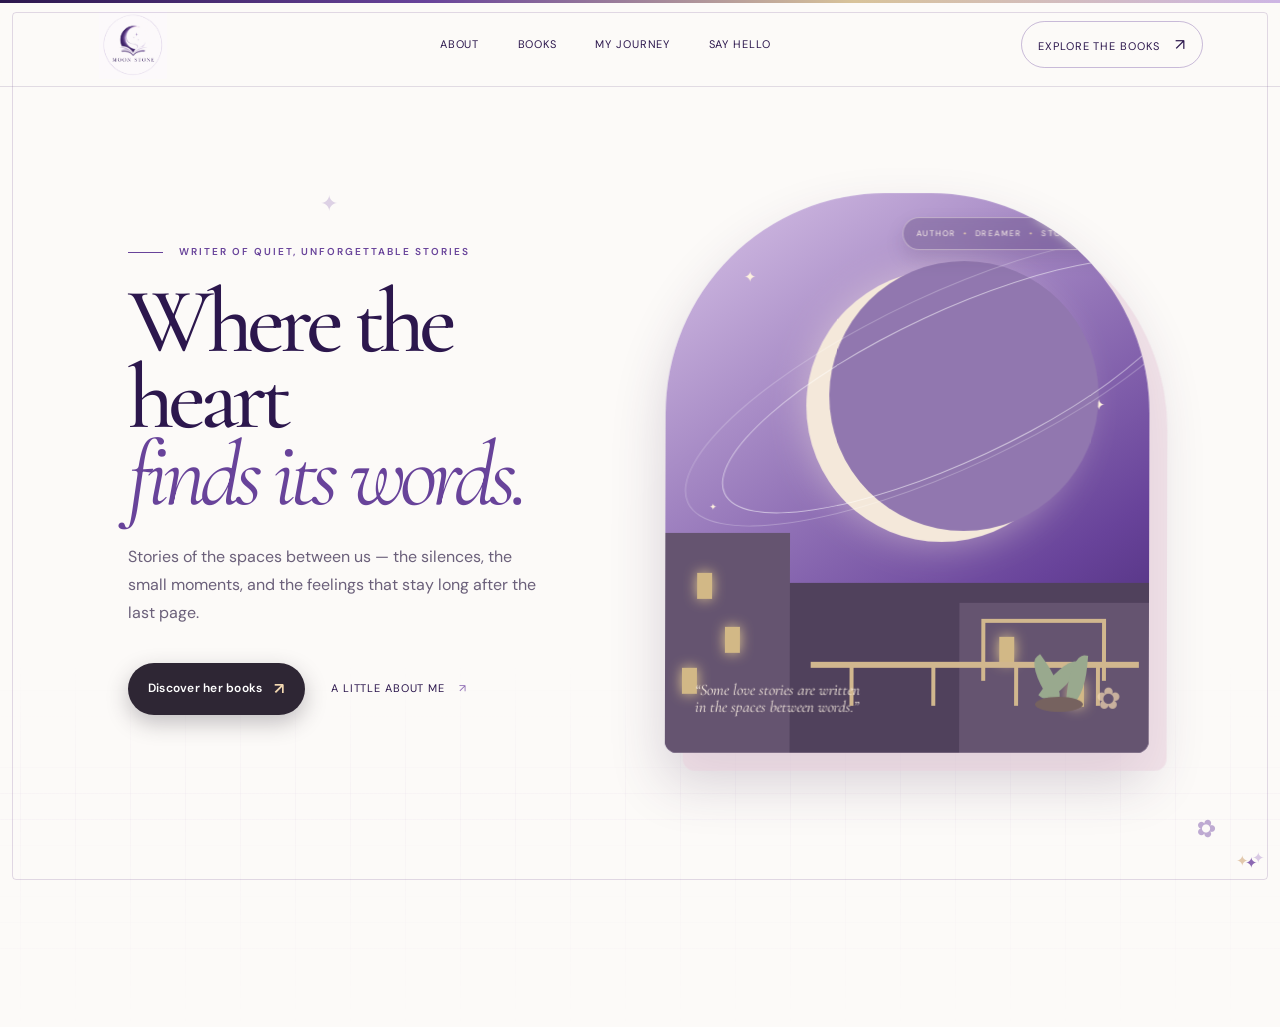
==== commit 79fde407: "Refine Moon Stone author site" ====
--- a/index.html
+++ b/index.html
@@ -15,8 +15,7 @@
     <div class="topline"></div>
     <header class="site-header">
       <a class="brand" href="#top" aria-label="Shravani Veldurthi home">
-        <span class="brand-mark">S<span>V</span></span>
-        <span class="brand-name">Shravani<br /><em>Veldurthi</em></span>
+        <img class="brand-logo" src="Moonlit Pages_ Moon Stone Emblem.png" alt="Moon Stone" />
       </a>
       <nav class="nav" id="site-nav" aria-label="Primary navigation">
         <a href="about.html">About</a>
@@ -25,7 +24,6 @@
         <a href="contact.html">Say Hello</a>
       </nav>
       <a class="nav-cta" href="books.html">Explore the books <span>↗</span></a>
-      <button class="theme-button" type="button" aria-label="Switch to night mode" aria-pressed="false">☾</button>
       <button class="menu-button" aria-label="Open menu" aria-expanded="false">☰</button>
     </header>
 
@@ -101,7 +99,7 @@
 
       <section class="contact section-pad" id="contact"><div class="contact-inner reveal"><p class="eyebrow light-eyebrow"><span class="eyebrow-line"></span> Stay a little longer</p><h2>Let's keep in touch.</h2><p>For book updates, new writing, and little notes from my desk.</p><a class="button button-white" href="mailto:hello@shravaniwrites.com">Say hello <span>↗</span></a></div><div class="contact-orbit"></div></section>
     </main>
-    <footer class="footer"><div class="brand"><span class="brand-mark">S<span>V</span></span><span class="brand-name">Shravani<br /><em>Veldurthi</em></span></div><p>Stories from the heart, shared with love.</p><span>© 2024 Shravani Veldurthi</span></footer>
+    <footer class="footer"><div class="brand"><img class="brand-logo" src="Moonlit Pages_ Moon Stone Emblem.png" alt="Moon Stone" /></div><p>Stories from the heart, shared with love.</p><span>© 2024 Moon Stone</span></footer>
     <script src="script.js"></script>
   </body>
 </html>
--- a/styles.css
+++ b/styles.css
@@ -43,3 +43,86 @@
 .night-mode .upcoming-shelf{background:#30273a;color:#f6edf5}
 .night-mode .upcoming-shelf .shelf-copy p:not(.kicker){color:#d8cedc}
 .night-mode .footer{color:#c8b9c9}
+
+/* Final polish: clearer book metadata, safer focus states, and mobile spacing. */
+.books-page .book-meta{display:flex;flex-wrap:wrap;gap:28px;margin:28px 0 0;border-top:1px solid rgba(127,93,155,.2);padding-top:20px}
+.books-page .book-meta div{min-width:105px}
+.books-page .book-meta span{font-size:10px;text-transform:uppercase;letter-spacing:.13em;color:var(--rose)}
+.books-page .book-meta strong{font-size:12px;font-weight:600;color:var(--ink)}
+.books-page .upcoming-shelf .book-meta strong{color:var(--ink)}
+.books-page .button-light{margin-top:28px}
+.site-header a:focus-visible,.site-header button:focus-visible,.button:focus-visible,.text-link:focus-visible,.instagram-link:focus-visible{outline:2px solid var(--rose);outline-offset:4px}
+.menu-button{cursor:pointer;color:var(--ink);padding:8px}
+.menu-button[aria-expanded="true"]{color:var(--rose)}
+@media(max-width:800px){.books-page .book-meta{gap:18px}.books-page .book-meta div{min-width:92px}.shelf-copy h2{font-size:clamp(48px,13vw,72px)}}
+
+/* Moon Stone brand system: one calm lavender-and-violet mode across the whole site. */
+:root{--ink:#28154f;--lavender:#cdb9e7;--lavender-dark:#5a328d;--lilac:#f4f0fb;--cream:#fcfbfe;--muted:#6f6580;--blush:#eadff5;--rose:#8b68b2;--gold:#c7a7dd}
+body{background-color:var(--cream);color:var(--ink);background-image:radial-gradient(circle at 4% 8%,rgba(205,185,231,.24) 0 2px,transparent 3px),radial-gradient(circle at 96% 32%,rgba(139,104,178,.14) 0 2px,transparent 3px)}
+.brand{width:132px;height:76px;display:block;position:relative;flex:none}.brand:before{content:'';position:absolute;inset:0;background:url('Moonlit Pages_ Moon Stone Emblem.png') center/contain no-repeat}.brand:has(.brand-logo):before{display:none}.brand-logo{width:100%;height:100%;display:block;object-fit:contain}.brand-mark,.brand-name{display:none}.footer .brand{width:154px;height:82px}
+.theme-button{display:none!important}.site-header{background:rgba(252,251,254,.94);border-color:#e5dcf1}.nav a,.nav-cta,.text-link{color:var(--ink)}.nav-cta{border-color:#cdb9e7}.topline{background:linear-gradient(90deg,#5a328d,#a88aca,#cdb9e7)}
+.book{background:linear-gradient(135deg,#32165f,#5a328d);color:#fff}.published-shelf{background:linear-gradient(135deg,#32165f,#5a328d)}.upcoming-shelf{background:#f2edf9}.contact,.contact-card{background:linear-gradient(135deg,#5a328d,#8b68b2)}
+.book-copy h2,.published-copy h3,.shelf-copy h2{color:#fff}.upcoming-shelf .shelf-copy h2{color:var(--ink)}.button-dark{background:#28154f}.button-light{background:#dec9ee;color:#28154f}.button-white{color:#28154f}.journey-card{background:#f1ebf9}.featured-card{background:#dec9ee}.footer{border-color:#e5dcf1}.night-mode{background-color:var(--cream);color:var(--ink)}
+@media(max-width:800px){.brand{width:112px;height:66px}.footer .brand{width:140px;height:76px}.nav.open{background:var(--cream);border-color:#e5dcf1}}
+
+/* Studio refinement: a quieter, more editorial Moon Stone system. */
+:root{
+  --ink:#2c174d;--ink-soft:#3f2369;--purple:#68439a;--lavender:#cdb5e4;
+  --lavender-wash:#e8dff0;--ivory:#fcfaf8;--muted:#6b607a;--champagne:#d8c39a;
+  --line:rgba(63,35,105,.14);--shadow:0 24px 60px rgba(44,23,77,.12);
+  --ease:cubic-bezier(.22,.61,.36,1)
+}
+body{background:var(--ivory);color:var(--ink);cursor:auto;overflow-x:hidden}
+body a,body button{cursor:pointer}
+.star-cursor,.cursor-glow{display:none!important}
+.topline{height:3px;background:linear-gradient(90deg,var(--ink),var(--purple),var(--champagne),var(--lavender))}
+.site-header{height:84px;padding:0 clamp(24px,6vw,92px);background:rgba(252,250,248,.88);border-color:var(--line);transition:height .35s var(--ease),box-shadow .35s var(--ease),background .35s var(--ease)}
+.site-header.is-scrolled{height:68px;box-shadow:0 10px 30px rgba(44,23,77,.08);background:rgba(252,250,248,.96)}
+.brand{width:112px;height:68px}.footer .brand{width:126px;height:72px}
+.nav{gap:clamp(20px,3vw,42px);margin-left:0}.nav a,.nav-cta{font-size:11px;letter-spacing:.08em;text-transform:uppercase}.nav a{padding:9px 0}.nav a:after{bottom:1px;height:2px;background:var(--purple);transition:width .35s var(--ease)}.nav a.active{color:var(--purple)}.nav a.active:after{width:100%}
+.nav-cta{padding:10px 16px;border-color:rgba(104,67,154,.35);transition:background .25s var(--ease),color .25s var(--ease),transform .25s var(--ease)}.nav-cta:hover{background:var(--ink);color:#fff;transform:translateY(-2px)}
+.section-pad{padding:clamp(74px,9vw,132px) clamp(24px,10vw,160px)}
+.hero{min-height:clamp(590px,calc(100vh - 87px),820px);grid-template-columns:minmax(0,.9fr) minmax(360px,1fr);gap:clamp(44px,8vw,130px);padding-top:clamp(54px,7vw,104px);padding-bottom:clamp(64px,8vw,110px)}
+.hero h1{font-size:clamp(58px,7.2vw,108px);line-height:.83;letter-spacing:-.065em;color:var(--ink);margin:24px 0 30px}.hero h1 i{color:var(--purple)}.eyebrow,.kicker{font-size:10px;letter-spacing:.2em;color:var(--purple)}.hero-intro{font-size:16px;line-height:1.75;max-width:420px;color:var(--muted)}
+.hero-actions{gap:26px;margin-top:36px}.button{min-height:46px;padding:13px 20px;border-radius:999px;transition:transform .3s var(--ease),box-shadow .3s var(--ease),background .3s var(--ease)}.button:hover{transform:translateY(-4px);box-shadow:0 12px 24px rgba(44,23,77,.16)}.button-dark{background:var(--ink-soft);box-shadow:0 8px 18px rgba(44,23,77,.12)}.text-link{font-size:11px;letter-spacing:.08em;text-transform:uppercase}.underlined{border-bottom-color:var(--lavender)}
+.hero-art{height:min(560px,65vw);min-height:420px;border-radius:220px 220px 12px 12px;background:radial-gradient(circle at 72% 24%,rgba(255,255,255,.7) 0 3%,transparent 3.5%),linear-gradient(145deg,#d9c4e8,#68439a 72%,#3f2369);box-shadow:22px 22px 0 rgba(232,223,240,.86),0 28px 55px rgba(44,23,77,.14)}
+.hero-art:before{opacity:.45}.hero-art:after{opacity:.7}.hero-orbit{border-color:rgba(255,255,255,.55)}.moon{width:clamp(190px,25vw,270px);height:clamp(190px,25vw,270px);right:15%;top:14%}.moon:after{width:100%;height:100%;right:-8%;top:-4%}.hero-badge{letter-spacing:.18em;background:rgba(44,23,77,.24)}
+.marquee{background:var(--ink);padding:12px 0;color:#f8f0fb;font-size:9px;letter-spacing:.2em}.marquee b{color:var(--champagne)}
+.section-label{color:var(--purple);border-color:var(--line);letter-spacing:.2em}.section-flourish{color:var(--champagne)}
+.about-layout,.book-layout,.journey-grid{gap:clamp(48px,9vw,140px);margin-top:clamp(52px,7vw,92px)}
+.portrait-wrap{width:min(320px,100%)}.portrait{height:420px;border-radius:170px 170px 10px 10px;box-shadow:16px 16px 0 var(--lavender-wash),var(--shadow);transition:transform .6s var(--ease),box-shadow .6s var(--ease)}.portrait-wrap:hover .portrait{transform:translateY(-8px) rotate(-1deg);box-shadow:20px 22px 0 var(--lavender-wash),0 30px 65px rgba(44,23,77,.16)}
+.about h2,.book h2,.journey h2{font-size:clamp(48px,5.5vw,78px);line-height:.88;color:var(--ink)}.about-copy>p:not(.kicker),.journey-copy{font-size:15px;line-height:1.8;color:var(--muted)}
+.book{background:linear-gradient(135deg,#2c174d,#4d2d73 75%,#68439a);}.book-layout{align-items:center}.book-visual{perspective:1200px}.book-cover,.published-cover{transition:transform .55s var(--ease),box-shadow .55s var(--ease);box-shadow:18px 20px 0 rgba(205,181,228,.45),0 28px 45px rgba(25,11,48,.3)}.book-cover:hover,.published-cover:hover{transform:rotateY(-7deg) rotateZ(-1deg) translateY(-10px);box-shadow:24px 28px 0 rgba(205,181,228,.5),0 36px 60px rgba(25,11,48,.4)}
+.book-copy h2,.published-copy h3{color:#fff8f3}.book-description,.published-copy>p:not(.kicker){color:rgba(255,248,243,.78);line-height:1.8}.book-meta{gap:clamp(20px,4vw,48px);border-color:rgba(255,255,255,.22)}.book-meta span{color:var(--lavender);letter-spacing:.16em}.book-meta strong{color:#fff8f3}
+.inner-page{max-width:1440px;margin:0 auto}.page-hero{padding:clamp(72px,9vw,130px) clamp(24px,9vw,140px) clamp(42px,5vw,76px);border-bottom:1px solid var(--line)}.page-hero h1{font-family:'Cormorant Garamond',serif;font-size:clamp(60px,8vw,112px);line-height:.83;letter-spacing:-.065em;font-weight:500;margin:24px 0 28px}.page-hero h1 i{color:var(--purple);font-weight:400}.page-hero>p:last-child{max-width:520px;color:var(--muted);font-size:16px;line-height:1.75}
+.shelf-book{margin:0 clamp(24px,9vw,140px);padding:clamp(70px,8vw,118px) 0;gap:clamp(46px,9vw,130px);border-top:1px solid var(--line)}.shelf-book:first-of-type{border-top:0}.published-shelf{background:linear-gradient(110deg,#3f2369,#68439a);margin-left:0;margin-right:0;padding-left:clamp(24px,9vw,140px);padding-right:clamp(24px,9vw,140px);color:#fff}.upcoming-shelf{background:linear-gradient(110deg,#f7f1fa,#eee5f4);margin-left:0;margin-right:0;padding-left:clamp(24px,9vw,140px);padding-right:clamp(24px,9vw,140px)}.shelf-copy{max-width:620px}.shelf-copy h2{font-size:clamp(48px,6vw,82px);line-height:.86;letter-spacing:-.06em;margin:20px 0 28px}.shelf-copy p:not(.kicker){line-height:1.8;color:var(--muted)}.published-shelf .shelf-copy p:not(.kicker){color:rgba(255,248,243,.78)}.image-cover{overflow:visible}.image-cover img{border-radius:3px}
+.journey-cards{gap:18px}.journey-card{min-height:210px;padding:30px;background:rgba(232,223,240,.58);border:1px solid transparent;border-radius:4px;transition:transform .45s var(--ease),background .45s var(--ease),border-color .45s var(--ease),box-shadow .45s var(--ease)}.journey-card:hover{transform:translateY(-9px);background:#fff;border-color:var(--lavender);box-shadow:var(--shadow)}.journey-card span{color:var(--purple);letter-spacing:.18em}.journey-card h3{font-size:38px;color:var(--ink);margin:34px 0 8px}.journey-card p{color:var(--muted);line-height:1.7}.featured-card{background:var(--ink);color:#fff;transform:translateY(-20px)}.featured-card h3,.featured-card p{color:#fff}.featured-card span{color:var(--champagne)}.featured-card:hover{transform:translateY(-29px);background:var(--ink-soft)}
+.contact,.contact-card{background:radial-gradient(circle at 75% 18%,rgba(205,181,228,.25),transparent 30%),linear-gradient(135deg,#2c174d,#68439a);color:#fff}.contact-inner,.contact-card{position:relative;isolation:isolate}.contact h2,.contact-card h1{font-size:clamp(62px,9vw,126px);line-height:.78;letter-spacing:-.07em;color:#fff;margin:24px 0 26px}.contact p:not(.eyebrow),.contact-card>p:not(.eyebrow){color:rgba(255,255,255,.75);line-height:1.7}.contact-orbit{border-color:rgba(255,255,255,.2);box-shadow:0 0 0 28px rgba(255,255,255,.035),0 0 0 70px rgba(255,255,255,.025)}.button-white{color:var(--ink);font-weight:700}.contact-card{margin:clamp(24px,7vw,100px);padding:clamp(70px,10vw,145px) clamp(24px,10vw,150px);border-radius:8px;overflow:hidden;box-shadow:var(--shadow)}
+.footer{padding:40px clamp(24px,6vw,92px);gap:30px;border-color:var(--line);color:var(--muted)}.footer p{color:var(--purple)}
+.footer-nav{display:flex;gap:20px;align-items:center}.footer-nav a{color:var(--muted);font-size:10px;letter-spacing:.12em;text-transform:uppercase;text-decoration:none;transition:color .25s var(--ease)}.footer-nav a:hover{color:var(--purple)}
+:focus-visible{outline:2px solid var(--champagne);outline-offset:4px}
+.reveal{transition:opacity .8s var(--ease),transform .8s var(--ease)}
+@media(max-width:800px){
+  .site-header{height:74px;padding:0 22px}.site-header.is-scrolled{height:64px}.brand{width:104px;height:62px}.nav{gap:0;margin:0}.nav.open{top:73px;padding:28px 22px 34px;gap:8px;box-shadow:0 18px 28px rgba(44,23,77,.1)}.nav.open a{font-family:'Cormorant Garamond',serif;font-size:30px;letter-spacing:0;text-transform:none;padding:7px 0}.nav.open a:after{display:none}.nav-cta{display:none}.menu-button{display:block;color:var(--ink);font-size:24px}
+  .hero{min-height:0;grid-template-columns:1fr;gap:56px;padding-top:70px}.hero h1{font-size:clamp(59px,16vw,88px)}.hero-art{height:430px;min-height:0;border-radius:180px 180px 10px 10px}.moon{right:14%;top:12%}.orbit-one{width:120%;right:-25%;top:30%}.orbit-two{width:135%;right:-32%;top:28%}.hero-actions{flex-wrap:wrap;gap:16px}.section-pad{padding:76px 24px}.about-layout,.book-layout,.journey-grid{grid-template-columns:1fr;margin-top:50px;gap:50px}.portrait-wrap{justify-self:center}.portrait{height:360px}.book-copy{order:-1}.book-layout .book-visual{order:2}.published-book{grid-template-columns:1fr;gap:44px}.published-cover,.book-cover{justify-self:center;width:min(270px,76vw)}.shelf-book{grid-template-columns:1fr;margin:0;padding:72px 24px;gap:42px}.shelf-book .image-cover{justify-self:center}.shelf-copy h2{font-size:clamp(51px,14vw,74px)}.page-hero{padding:70px 24px 48px}.page-hero h1{font-size:clamp(60px,16vw,88px)}.journey-cards{grid-template-columns:1fr;margin-top:44px}.featured-card,.featured-card:hover{transform:none}.journey-card{min-height:180px}.contact-card{margin:24px;padding:78px 24px;min-height:570px}.contact-card h1{font-size:clamp(62px,17vw,92px)}.footer{justify-content:center;flex-wrap:wrap;text-align:center}.footer .brand{width:120px}.footer p{width:100%;order:3;margin:0}.footer>span{width:100%}
+}
+@media(prefers-reduced-motion:reduce){*,*::before,*::after{scroll-behavior:auto!important;animation-duration:.01ms!important;animation-iteration-count:1!important;transition-duration:.01ms!important}.reveal{opacity:1!important;transform:none!important}.hero-art,.hero-copy{transform:none!important}}
+@media(max-width:800px){.footer-nav{width:100%;justify-content:center;flex-wrap:wrap;order:2}.footer p{order:3}.footer>span{order:4}}
+
+/* Final responsive guardrails: keep the editorial type inside the viewport on small screens. */
+@media(max-width:800px){
+  html,body{overflow-x:hidden}
+  .hero-copy,.hero-art,.about-copy,.book-copy,.journey-heading,.journey-copy,.shelf-copy,.published-copy,.page-hero,.simple-content>div,.journey-card{min-width:0}
+  .hero h1{width:100%;max-width:100%;font-size:clamp(46px,12vw,72px);letter-spacing:-.06em;overflow-wrap:anywhere}
+  .hero-intro,.page-hero>p:last-child,.simple-content>div:last-child,.shelf-copy p:not(.kicker),.published-copy>p:not(.kicker){
+    display:block;width:100%;max-width:calc(100vw - 48px)!important;white-space:normal;overflow-wrap:anywhere
+  }
+  .page-hero h1{width:100%;max-width:100%;font-size:clamp(46px,12vw,72px);letter-spacing:-.06em;overflow-wrap:anywhere}
+  .page-hero{width:100%}
+  .contact-page{padding:45px 0}
+  .contact-card{width:auto;margin:24px;padding:72px 20px;min-width:0}
+  .contact-card h1{font-size:clamp(56px,15vw,80px);max-width:100%;overflow-wrap:anywhere}
+  .contact-card>p:not(.eyebrow){max-width:290px}
+  .contact-card .author-email{max-width:100%;overflow-wrap:anywhere;text-align:center}
+  .signature-quote,.journey-card{min-width:0;max-width:calc(100vw - 48px)}
+}
